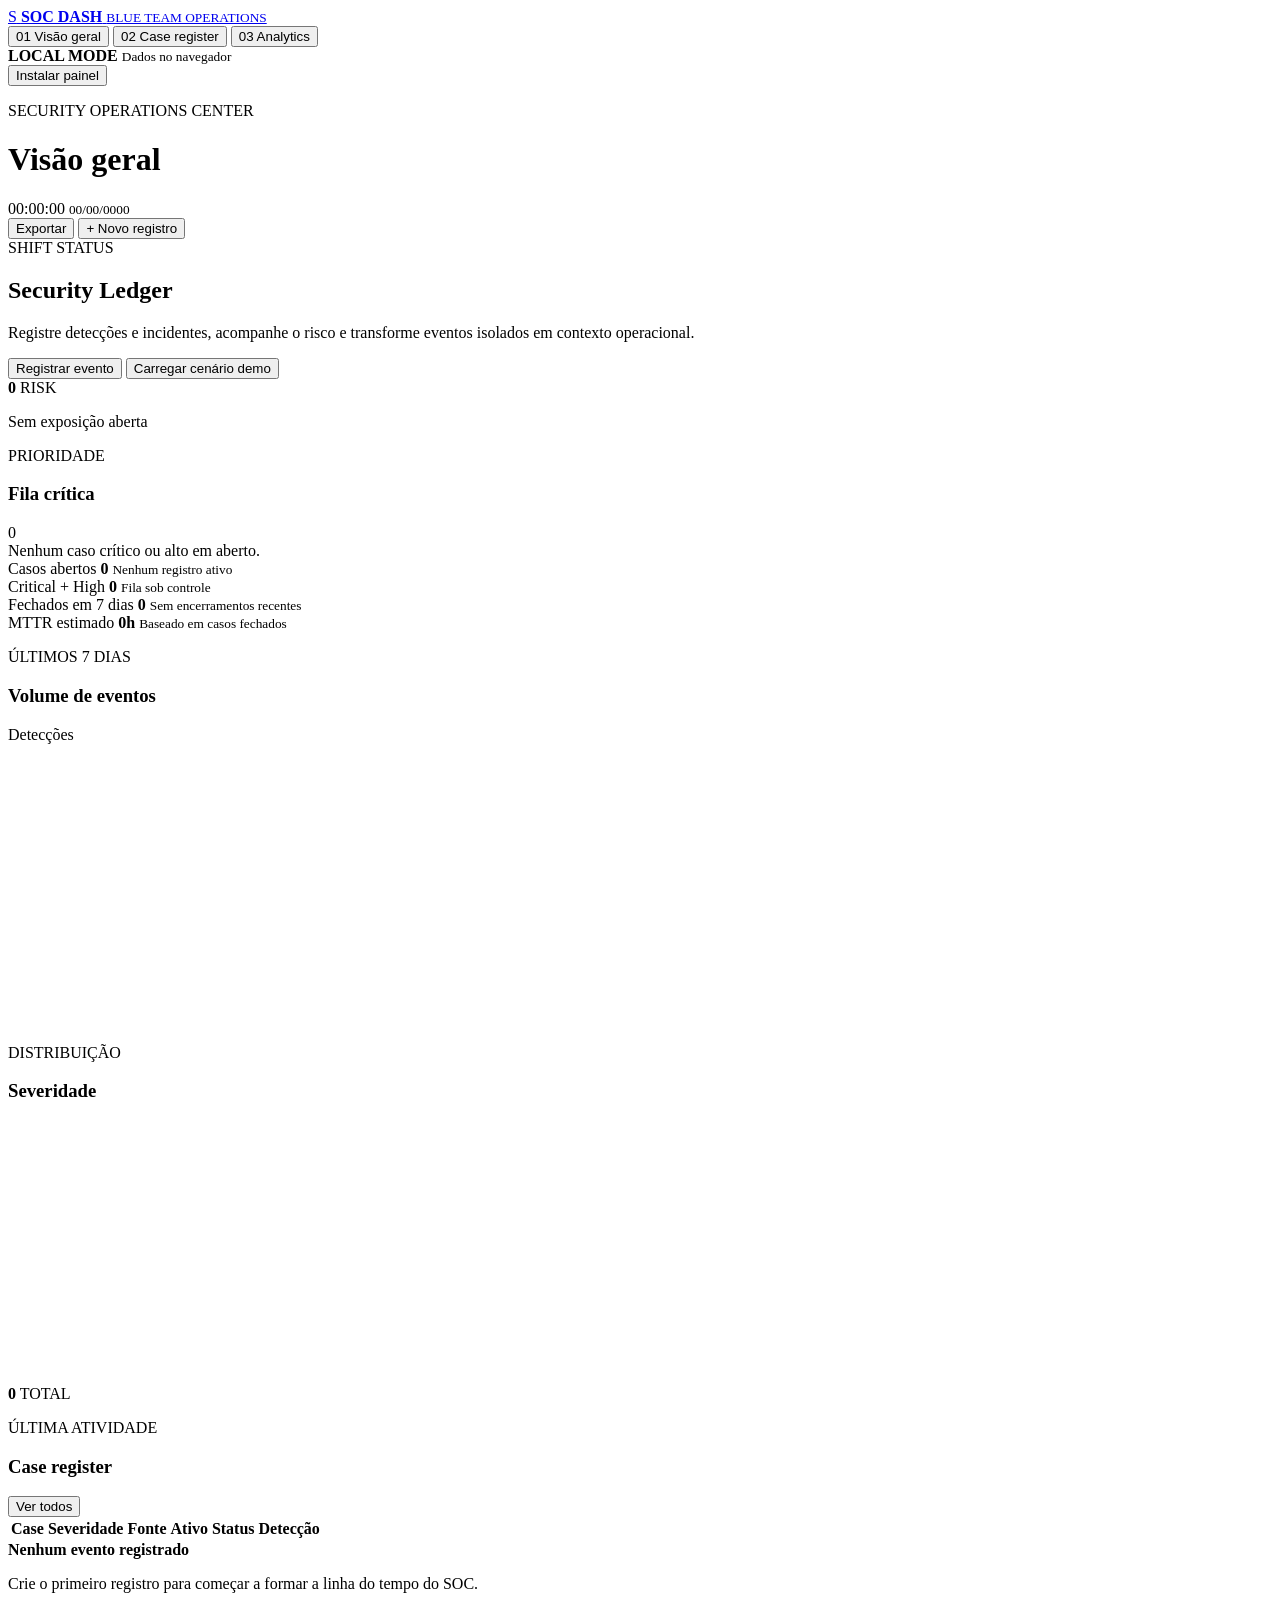
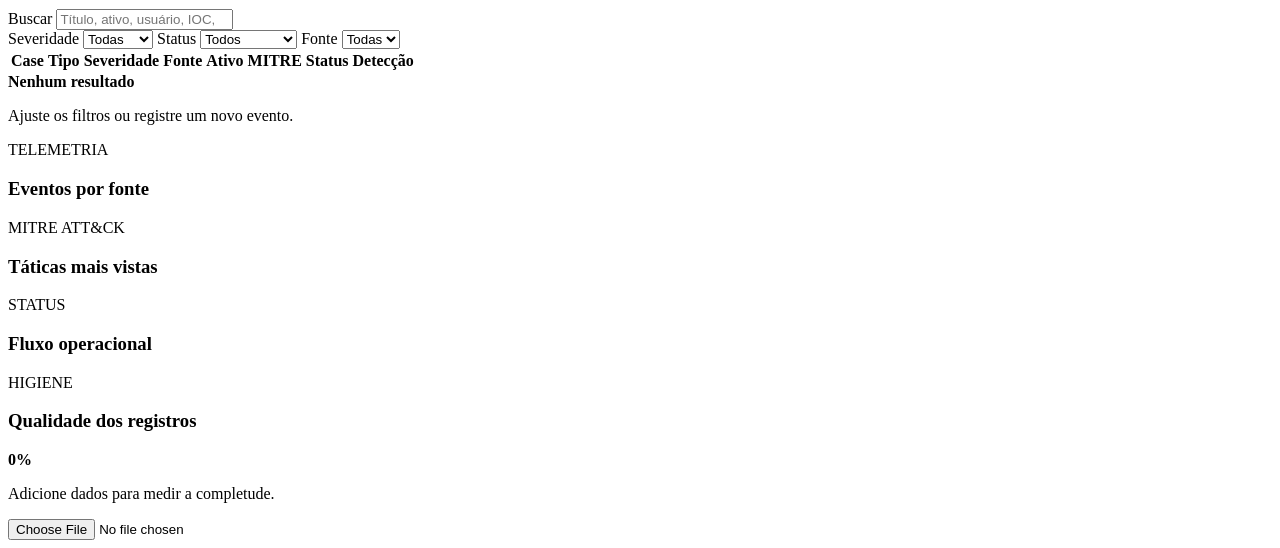
==== index.html @ 7f7cd269 "build initial SOC dashboard shell" ====
<!doctype html>
<html lang="pt-BR">
<head>
  <meta charset="utf-8">
  <meta name="viewport" content="width=device-width, initial-scale=1">
  <meta name="theme-color" content="#07101d">
  <meta name="description" content="Dashboard Blue Team para registro, triagem e acompanhamento de detecções e incidentes.">
  <meta http-equiv="Content-Security-Policy" content="default-src 'self'; script-src 'self'; style-src 'self'; img-src 'self' data:; connect-src 'self'; object-src 'none'; base-uri 'none'; form-action 'self'">
  <title>SOC DASH | Blue Team Operations</title>
  <link rel="icon" href="assets/shield.svg" type="image/svg+xml">
  <link rel="manifest" href="manifest.webmanifest">
  <link rel="stylesheet" href="assets/styles.css">
</head>
<body>
  <div class="app-shell">
    <aside class="sidebar" aria-label="Navegação principal">
      <a class="brand" href="#overview" aria-label="SOC DASH início">
        <span class="brand-mark" aria-hidden="true">S</span>
        <span class="brand-copy">
          <strong>SOC DASH</strong>
          <small>BLUE TEAM OPERATIONS</small>
        </span>
      </a>

      <nav class="nav">
        <button class="nav-item active" data-view="overview" type="button">
          <span class="nav-icon">01</span>
          <span>Visão geral</span>
        </button>
        <button class="nav-item" data-view="cases" type="button">
          <span class="nav-icon">02</span>
          <span>Case register</span>
        </button>
        <button class="nav-item" data-view="analytics" type="button">
          <span class="nav-icon">03</span>
          <span>Analytics</span>
        </button>
      </nav>

      <div class="sidebar-foot">
        <div class="system-status">
          <span class="pulse-dot" aria-hidden="true"></span>
          <div>
            <strong>LOCAL MODE</strong>
            <small>Dados no navegador</small>
          </div>
        </div>
        <button id="installAppButton" class="ghost-button hidden" type="button">Instalar painel</button>
      </div>
    </aside>

    <div class="workspace">
      <header class="topbar">
        <div>
          <p class="eyebrow">SECURITY OPERATIONS CENTER</p>
          <h1 id="viewTitle">Visão geral</h1>
        </div>

        <div class="topbar-actions">
          <div class="clock-card" aria-label="Horário local">
            <span id="liveClock">00:00:00</span>
            <small id="liveDate">00/00/0000</small>
          </div>
          <button id="exportButton" class="secondary-button" type="button">Exportar</button>
          <button id="openCaseButton" class="primary-button" type="button">+ Novo registro</button>
        </div>
      </header>

      <main>
        <section id="view-overview" class="view active" aria-labelledby="viewTitle">
          <div class="hero-grid">
            <article class="hero-card">
              <div class="hero-copy">
                <span class="signal-label"><span></span> SHIFT STATUS</span>
                <h2>Security Ledger</h2>
                <p>Registre detecções e incidentes, acompanhe o risco e transforme eventos isolados em contexto operacional.</p>
                <div class="hero-actions">
                  <button class="primary-button" data-open-case type="button">Registrar evento</button>
                  <button id="loadDemoButton" class="secondary-button" type="button">Carregar cenário demo</button>
                </div>
              </div>
              <div class="threat-gauge">
                <div class="gauge-ring" id="riskGauge" style="--risk: 0">
                  <div>
                    <strong id="riskScore">0</strong>
                    <span>RISK</span>
                  </div>
                </div>
                <p id="riskLabel">Sem exposição aberta</p>
              </div>
            </article>

            <article class="watch-card">
              <div class="section-head compact">
                <div>
                  <p class="eyebrow">PRIORIDADE</p>
                  <h3>Fila crítica</h3>
                </div>
                <span id="criticalQueueBadge" class="count-badge">0</span>
              </div>
              <div id="criticalQueue" class="critical-queue">
                <div class="empty-mini">Nenhum caso crítico ou alto em aberto.</div>
              </div>
            </article>
          </div>

          <section class="metrics-grid" aria-label="Indicadores SOC">
            <article class="metric-card">
              <span class="metric-label">Casos abertos</span>
              <strong id="metricOpen">0</strong>
              <small id="metricOpenMeta">Nenhum registro ativo</small>
            </article>
            <article class="metric-card">
              <span class="metric-label">Critical + High</span>
              <strong id="metricHigh">0</strong>
              <small id="metricHighMeta">Fila sob controle</small>
            </article>
            <article class="metric-card">
              <span class="metric-label">Fechados em 7 dias</span>
              <strong id="metricClosed">0</strong>
              <small id="metricClosedMeta">Sem encerramentos recentes</small>
            </article>
            <article class="metric-card">
              <span class="metric-label">MTTR estimado</span>
              <strong id="metricMttr">0h</strong>
              <small id="metricMttrMeta">Baseado em casos fechados</small>
            </article>
          </section>

          <div class="analytics-grid">
            <article class="panel chart-panel">
              <div class="section-head">
                <div>
                  <p class="eyebrow">ÚLTIMOS 7 DIAS</p>
                  <h3>Volume de eventos</h3>
                </div>
                <span class="panel-chip">Detecções</span>
              </div>
              <div class="canvas-wrap">
                <canvas id="trendChart" width="760" height="280" aria-label="Gráfico de volume de eventos nos últimos sete dias"></canvas>
              </div>
            </article>

            <article class="panel severity-panel">
              <div class="section-head">
                <div>
                  <p class="eyebrow">DISTRIBUIÇÃO</p>
                  <h3>Severidade</h3>
                </div>
              </div>
              <div class="donut-layout">
                <div class="canvas-wrap donut-wrap">
                  <canvas id="severityChart" width="260" height="260" aria-label="Gráfico de distribuição por severidade"></canvas>
                  <div class="donut-center">
                    <strong id="donutTotal">0</strong>
                    <span>TOTAL</span>
                  </div>
                </div>
                <div id="severityLegend" class="legend"></div>
              </div>
            </article>
          </div>

          <article class="panel">
            <div class="section-head">
              <div>
                <p class="eyebrow">ÚLTIMA ATIVIDADE</p>
                <h3>Case register</h3>
              </div>
              <button class="text-button" data-go-view="cases" type="button">Ver todos</button>
            </div>
            <div class="table-wrap">
              <table>
                <thead>
                  <tr>
                    <th>Case</th>
                    <th>Severidade</th>
                    <th>Fonte</th>
                    <th>Ativo</th>
                    <th>Status</th>
                    <th>Detecção</th>
                  </tr>
                </thead>
                <tbody id="recentCasesBody"></tbody>
              </table>
              <div id="recentEmpty" class="empty-state">
                <strong>Nenhum evento registrado</strong>
                <p>Crie o primeiro registro para começar a formar a linha do tempo do SOC.</p>
              </div>
            </div>
          </article>
        </section>

        <section id="view-cases" class="view" aria-labelledby="viewTitle">
          <article class="panel">
            <div class="case-toolbar">
              <div class="search-box">
                <label for="caseSearch">Buscar</label>
                <input id="caseSearch" type="search" placeholder="Título, ativo, usuário, IOC, MITRE">
              </div>
              <div class="filter-row">
                <label>
                  Severidade
                  <select id="severityFilter">
                    <option value="all">Todas</option>
                    <option value="Critical">Critical</option>
                    <option value="High">High</option>
                    <option value="Medium">Medium</option>
                    <option value="Low">Low</option>
                    <option value="Info">Info</option>
                  </select>
                </label>
                <label>
                  Status
                  <select id="statusFilter">
                    <option value="all">Todos</option>
                    <option value="New">New</option>
                    <option value="Investigating">Investigating</option>
                    <option value="Contained">Contained</option>
                    <option value="Closed">Closed</option>
                  </select>
                </label>
                <label>
                  Fonte
                  <select id="sourceFilter">
                    <option value="all">Todas</option>
                  </select>
                </label>
              </div>
            </div>

            <div class="table-wrap large">
              <table>
                <thead>
                  <tr>
                    <th>Case</th>
                    <th>Tipo</th>
                    <th>Severidade</th>
                    <th>Fonte</th>
                    <th>Ativo</th>
                    <th>MITRE</th>
                    <th>Status</th>
                    <th>Detecção</th>
                  </tr>
                </thead>
                <tbody id="allCasesBody"></tbody>
              </table>
              <div id="allCasesEmpty" class="empty-state">
                <strong>Nenhum resultado</strong>
                <p>Ajuste os filtros ou registre um novo evento.</p>
              </div>
            </div>
          </article>
        </section>

        <section id="view-analytics" class="view" aria-labelledby="viewTitle">
          <div class="analytics-grid">
            <article class="panel chart-panel">
              <div class="section-head">
                <div>
                  <p class="eyebrow">TELEMETRIA</p>
                  <h3>Eventos por fonte</h3>
                </div>
              </div>
              <div id="sourceBars" class="bar-list"></div>
            </article>

            <article class="panel chart-panel">
              <div class="section-head">
                <div>
                  <p class="eyebrow">MITRE ATT&CK</p>
                  <h3>Táticas mais vistas</h3>
                </div>
              </div>
              <div id="mitreBars" class="bar-list"></div>
            </article>
          </div>

          <div class="analytics-grid">
            <article class="panel chart-panel">
              <div class="section-head">
                <div>
                  <p class="eyebrow">STATUS</p>
                  <h3>Fluxo operacional</h3>
                </div>
              </div>
              <div id="statusFlow" class="status-flow"></div>
            </article>

            <article class="panel chart-panel">
              <div class="section-head">
                <div>
                  <p class="eyebrow">HIGIENE</p>
                  <h3>Qualidade dos registros</h3>
                </div>
              </div>
              <div class="quality-score">
                <strong id="qualityScore">0%</strong>
                <div class="quality-track"><span id="qualityBar"></span></div>
                <p id="qualityText">Adicione dados para medir a completude.</p>
              </div>
            </article>
          </div>
        </section>
      </main>
    </div>
  </div>

  <dialog id="caseDialog" class="case-dialog" aria-labelledby="caseDialogTitle">
    <form id="caseForm" method="dialog" novalidate>
      <div class="dialog-head">
        <div>
          <p class="eyebrow">NOVO REGISTRO</p>
          <h2 id="caseDialogTitle">Adicionar ao Security Ledger</h2>
        </div>
        <button class="icon-button" id="closeCaseButton" type="button" aria-label="Fechar">×</button>
      </div>

      <div class="form-grid">
        <label class="span-2">
          Título
          <input id="caseTitle" name="title" maxlength="100" required placeholder="Ex: PowerShell suspeito em endpoint">
        </label>

        <label>
          Tipo
          <select id="caseType" name="type" required>
            <option value="Detection">Detection</option>
            <option value="Incident">Incident</option>
            <option value="Hunt">Hunt</option>
            <option value="Case">Case</option>
          </select>
        </label>

        <label>
          Severidade
          <select id="caseSeverity" name="severity" required>
            <option value="Critical">Critical</option>
            <option value="High">High</option>
            <option value="Medium" selected>Medium</option>
            <option value="Low">Low</option>
            <option value="Info">Info</option>
          </select>
        </label>

        <label>
          Fonte
          <select id="caseSource" name="source" required>
            <option>Microsoft Sentinel</option>
            <option>Microsoft Defender</option>
            <option>Entra ID</option>
            <option>Firewall</option>
            <option>Email Security</option>
            <option>EDR</option>
            <option>SIEM</option>
            <option>Manual Hunt</option>
            <option>Other</option>
          </select>
        </label>

        <label>
          Status
          <select id="caseStatus" name="status" required>
            <option value="New">New</option>
            <option value="Investigating">Investigating</option>
            <option value="Contained">Contained</option>
            <option value="Closed">Closed</option>
          </select>
        </label>

        <label>
          Ativo
          <input id="caseAsset" name="asset" maxlength="80" placeholder="HOSTNAME ou IP">
        </label>

        <label>
          Identidade
          <input id="caseIdentity" name="identity" maxlength="100" placeholder="usuario@empresa.com">
        </label>

        <label>
          MITRE ATT&CK
          <select id="caseMitre" name="mitre">
            <option value="">Não classificado</option>
            <option>Initial Access</option>
            <option>Execution</option>
            <option>Persistence</option>
            <option>Privilege Escalation</option>
            <option>Defense Evasion</option>
            <option>Credential Access</option>
            <option>Discovery</option>
            <option>Lateral Movement</option>
            <option>Collection</option>
            <option>Command and Control</option>
            <option>Exfiltration</option>
            <option>Impact</option>
          </select>
        </label>

        <label>
          Detectado em
          <input id="caseDetectedAt" name="detectedAt" type="datetime-local" required>
        </label>

        <label class="span-2">
          IOC ou evidência
          <input id="caseIoc" name="ioc" maxlength="180" placeholder="Hash, domínio, IP, processo, URL ou evidência principal">
        </label>

        <label>
          Analista
          <input id="caseAnalyst" name="analyst" maxlength="80" placeholder="Nome ou handle">
        </label>

        <label class="span-2">
          Notas
          <textarea id="caseNotes" name="notes" maxlength="1200" rows="4" placeholder="Contexto, hipótese, ação tomada e próximos passos"></textarea>
        </label>
      </div>

      <p id="formError" class="form-error" role="alert"></p>

      <div class="dialog-actions">
        <button id="cancelCaseButton" class="secondary-button" type="button">Cancelar</button>
        <button class="primary-button" type="submit">Salvar registro</button>
      </div>
    </form>
  </dialog>

  <dialog id="detailDialog" class="detail-dialog" aria-labelledby="detailTitle">
    <div class="dialog-head">
      <div>
        <p class="eyebrow">CASE DETAIL</p>
        <h2 id="detailTitle">Registro</h2>
      </div>
      <button id="closeDetailButton" class="icon-button" type="button" aria-label="Fechar">×</button>
    </div>
    <div id="detailContent"></div>
  </dialog>

  <input id="importFile" class="visually-hidden" type="file" accept="application/json">

  <div id="toast" class="toast" role="status" aria-live="polite"></div>

  <script src="assets/app.js" defer></script>
</body>
</html>
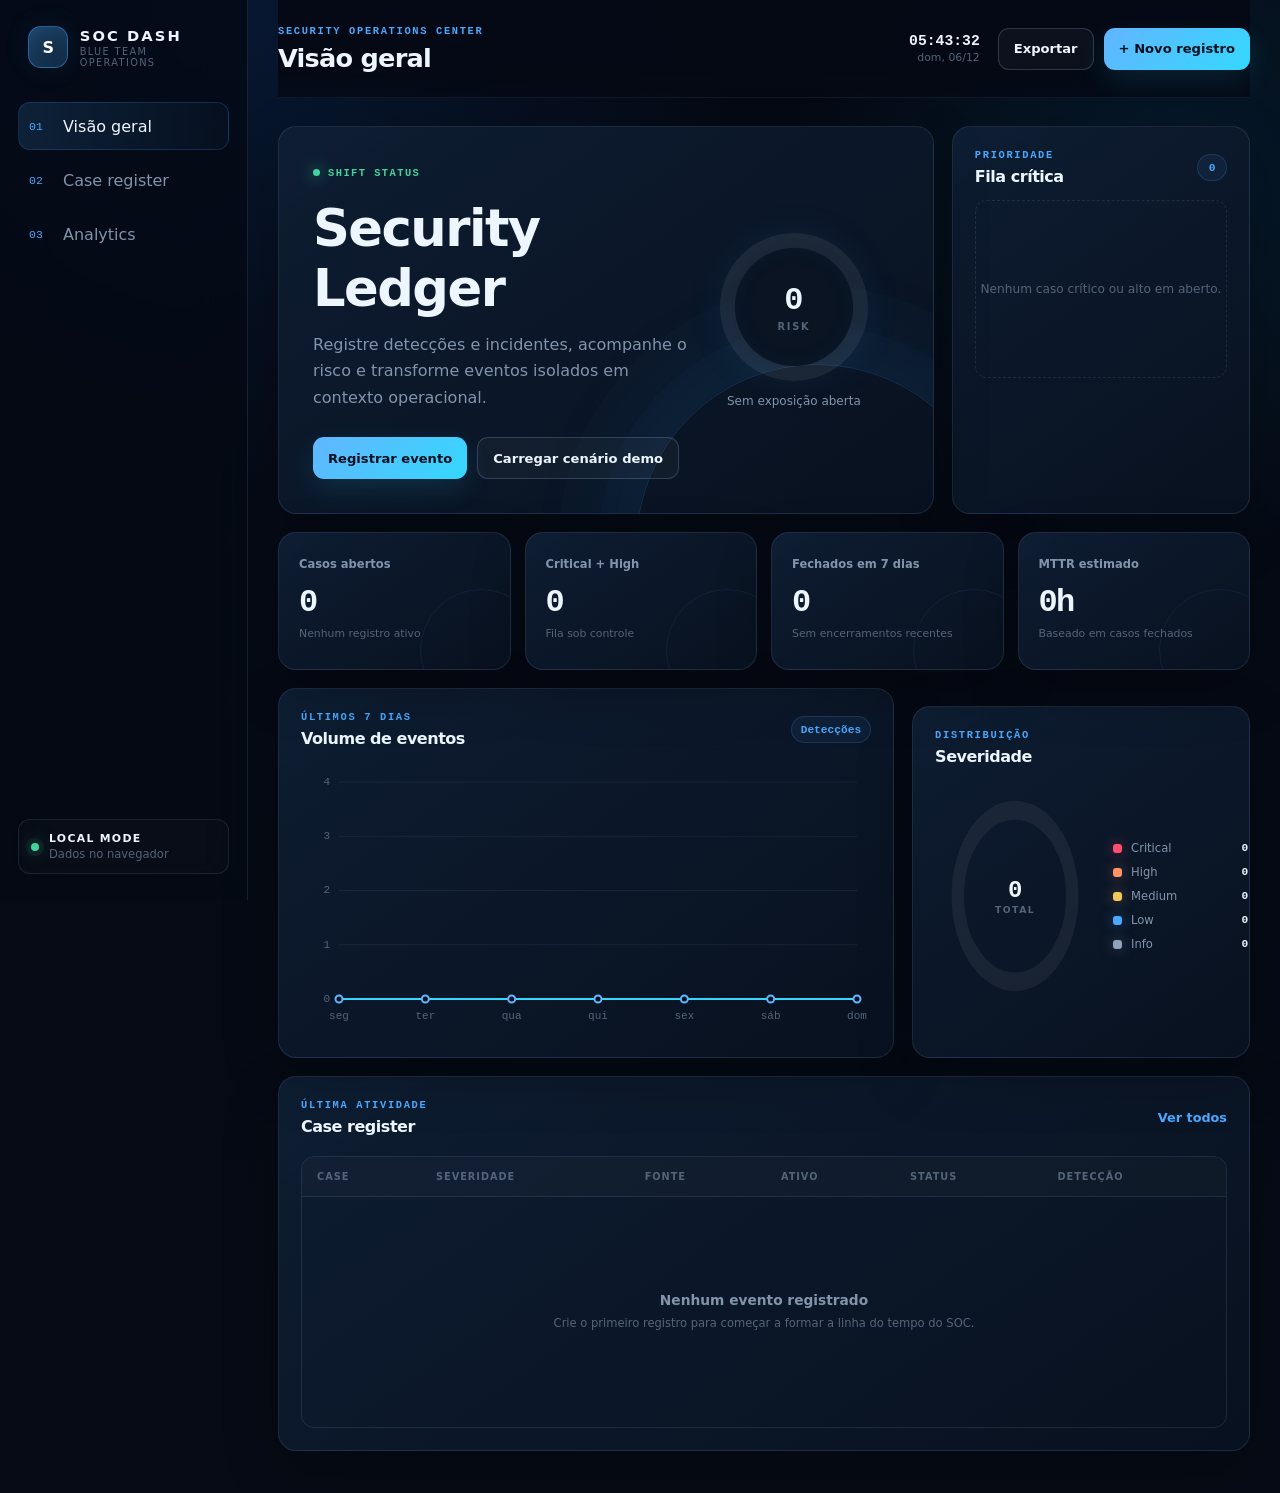
==== commit 57bcdefa: "wire printable incident reporting styles" ====
--- a/index.html
+++ b/index.html
@@ -10,6 +10,7 @@
   <link rel="icon" href="assets/shield.svg" type="image/svg+xml">
   <link rel="manifest" href="manifest.webmanifest">
   <link rel="stylesheet" href="assets/styles.css">
+  <link rel="stylesheet" href="assets/print.css" media="print">
 </head>
 <body>
   <div class="app-shell">
--- a/assets/styles.css
+++ b/assets/styles.css
@@ -0,0 +1,1475 @@
+:root {
+  color-scheme: dark;
+  --bg: #050914;
+  --bg-soft: #08111f;
+  --panel: rgba(11, 22, 38, 0.86);
+  --panel-strong: #0c1728;
+  --panel-hover: #101f34;
+  --line: rgba(142, 178, 218, 0.14);
+  --line-strong: rgba(142, 178, 218, 0.24);
+  --text: #edf6ff;
+  --muted: #8294ab;
+  --faint: #546479;
+  --blue: #4aa8ff;
+  --cyan: #34d8ff;
+  --green: #42d49d;
+  --yellow: #f6c75d;
+  --orange: #ff9966;
+  --red: #ff5d75;
+  --critical: #ff4d6d;
+  --high: #ff9466;
+  --medium: #f2c75c;
+  --low: #4aa8ff;
+  --info: #8ea4bb;
+  --radius: 18px;
+  --shadow: 0 20px 55px rgba(0, 0, 0, 0.24);
+  font-family: Inter, ui-sans-serif, system-ui, -apple-system, BlinkMacSystemFont, "Segoe UI", sans-serif;
+}
+
+* {
+  box-sizing: border-box;
+}
+
+html {
+  background: var(--bg);
+  scroll-behavior: smooth;
+}
+
+body {
+  margin: 0;
+  min-width: 320px;
+  min-height: 100vh;
+  color: var(--text);
+  background:
+    radial-gradient(circle at 18% 0%, rgba(16, 78, 154, 0.22), transparent 28%),
+    radial-gradient(circle at 92% 12%, rgba(0, 187, 255, 0.09), transparent 22%),
+    linear-gradient(180deg, #050914 0%, #060b15 100%);
+}
+
+body::before {
+  content: "";
+  position: fixed;
+  inset: 0;
+  pointer-events: none;
+  opacity: 0.15;
+  background-image:
+    linear-gradient(rgba(255, 255, 255, 0.018) 1px, transparent 1px),
+    linear-gradient(90deg, rgba(255, 255, 255, 0.018) 1px, transparent 1px);
+  background-size: 32px 32px;
+  mask-image: linear-gradient(to bottom, black 0%, transparent 72%);
+}
+
+button,
+input,
+select,
+textarea {
+  font: inherit;
+}
+
+button {
+  color: inherit;
+}
+
+button,
+select {
+  cursor: pointer;
+}
+
+a {
+  color: inherit;
+  text-decoration: none;
+}
+
+.app-shell {
+  display: grid;
+  grid-template-columns: 248px minmax(0, 1fr);
+  min-height: 100vh;
+}
+
+.sidebar {
+  position: sticky;
+  top: 0;
+  z-index: 10;
+  display: flex;
+  flex-direction: column;
+  height: 100vh;
+  padding: 26px 18px;
+  border-right: 1px solid var(--line);
+  background: rgba(5, 10, 20, 0.78);
+  backdrop-filter: blur(24px);
+}
+
+.brand {
+  display: flex;
+  align-items: center;
+  gap: 12px;
+  padding: 0 10px;
+  margin-bottom: 34px;
+}
+
+.brand-mark {
+  display: grid;
+  width: 42px;
+  height: 42px;
+  place-items: center;
+  border: 1px solid rgba(74, 168, 255, 0.44);
+  border-radius: 13px;
+  color: #fff;
+  background:
+    linear-gradient(145deg, rgba(74, 168, 255, 0.28), rgba(52, 216, 255, 0.06)),
+    #0a1628;
+  box-shadow: inset 0 0 24px rgba(74, 168, 255, 0.12), 0 0 30px rgba(74, 168, 255, 0.08);
+  font-weight: 900;
+  letter-spacing: -0.04em;
+}
+
+.brand-copy {
+  display: grid;
+  gap: 2px;
+}
+
+.brand-copy strong {
+  font-size: 0.92rem;
+  letter-spacing: 0.14em;
+}
+
+.brand-copy small {
+  color: var(--faint);
+  font-size: 0.61rem;
+  letter-spacing: 0.14em;
+}
+
+.nav {
+  display: grid;
+  gap: 6px;
+}
+
+.nav-item {
+  display: grid;
+  grid-template-columns: 34px 1fr;
+  align-items: center;
+  min-height: 48px;
+  padding: 8px 10px;
+  border: 1px solid transparent;
+  border-radius: 12px;
+  color: var(--muted);
+  background: transparent;
+  text-align: left;
+  transition: 160ms ease;
+}
+
+.nav-item:hover {
+  color: var(--text);
+  background: rgba(255, 255, 255, 0.03);
+}
+
+.nav-item.active {
+  color: var(--text);
+  border-color: rgba(74, 168, 255, 0.18);
+  background: linear-gradient(90deg, rgba(74, 168, 255, 0.15), rgba(74, 168, 255, 0.03));
+}
+
+.nav-icon {
+  color: var(--blue);
+  font-family: ui-monospace, SFMono-Regular, Menlo, monospace;
+  font-size: 0.72rem;
+}
+
+.sidebar-foot {
+  display: grid;
+  gap: 12px;
+  margin-top: auto;
+}
+
+.system-status {
+  display: flex;
+  align-items: center;
+  gap: 10px;
+  padding: 12px;
+  border: 1px solid var(--line);
+  border-radius: 12px;
+  background: rgba(255, 255, 255, 0.02);
+}
+
+.system-status div {
+  display: grid;
+  gap: 2px;
+}
+
+.system-status strong {
+  font-size: 0.68rem;
+  letter-spacing: 0.12em;
+}
+
+.system-status small {
+  color: var(--faint);
+  font-size: 0.72rem;
+}
+
+.pulse-dot {
+  width: 8px;
+  height: 8px;
+  border-radius: 50%;
+  background: var(--green);
+  box-shadow: 0 0 0 5px rgba(66, 212, 157, 0.08), 0 0 18px rgba(66, 212, 157, 0.5);
+}
+
+.workspace {
+  min-width: 0;
+  padding: 0 30px 42px;
+}
+
+.topbar {
+  position: sticky;
+  top: 0;
+  z-index: 9;
+  display: flex;
+  align-items: center;
+  justify-content: space-between;
+  min-height: 98px;
+  padding: 18px 0;
+  border-bottom: 1px solid rgba(142, 178, 218, 0.09);
+  background: linear-gradient(180deg, rgba(5, 9, 20, 0.96) 70%, rgba(5, 9, 20, 0.78));
+  backdrop-filter: blur(18px);
+}
+
+.topbar h1,
+.dialog-head h2,
+.hero-copy h2,
+.section-head h3 {
+  margin: 0;
+  letter-spacing: -0.03em;
+}
+
+.topbar h1 {
+  font-size: clamp(1.35rem, 2vw, 1.9rem);
+}
+
+.eyebrow {
+  margin: 0 0 6px;
+  color: var(--blue);
+  font-family: ui-monospace, SFMono-Regular, Menlo, monospace;
+  font-size: 0.65rem;
+  font-weight: 800;
+  letter-spacing: 0.16em;
+}
+
+.topbar-actions {
+  display: flex;
+  align-items: center;
+  gap: 10px;
+}
+
+.clock-card {
+  display: grid;
+  justify-items: end;
+  min-width: 118px;
+  padding-right: 8px;
+}
+
+.clock-card span {
+  font-family: ui-monospace, SFMono-Regular, Menlo, monospace;
+  font-size: 0.92rem;
+  font-weight: 800;
+}
+
+.clock-card small {
+  margin-top: 2px;
+  color: var(--faint);
+  font-size: 0.68rem;
+}
+
+button {
+  border: 0;
+}
+
+.primary-button,
+.secondary-button,
+.ghost-button,
+.text-button,
+.icon-button {
+  transition: 160ms ease;
+}
+
+.primary-button,
+.secondary-button,
+.ghost-button {
+  min-height: 42px;
+  padding: 0 15px;
+  border-radius: 11px;
+  font-weight: 800;
+  font-size: 0.82rem;
+}
+
+.primary-button {
+  color: #03111f;
+  background: linear-gradient(135deg, #62b5ff, #34d8ff);
+  box-shadow: 0 10px 28px rgba(52, 216, 255, 0.12);
+}
+
+.primary-button:hover {
+  transform: translateY(-1px);
+  filter: brightness(1.08);
+}
+
+.secondary-button {
+  border: 1px solid var(--line-strong);
+  color: var(--text);
+  background: rgba(255, 255, 255, 0.035);
+}
+
+.secondary-button:hover,
+.ghost-button:hover {
+  border-color: rgba(74, 168, 255, 0.4);
+  background: rgba(74, 168, 255, 0.08);
+}
+
+.ghost-button {
+  width: 100%;
+  border: 1px solid var(--line);
+  color: var(--muted);
+  background: transparent;
+}
+
+.text-button {
+  padding: 8px 0;
+  color: var(--blue);
+  background: transparent;
+  font-size: 0.8rem;
+  font-weight: 800;
+}
+
+.text-button:hover {
+  color: var(--cyan);
+}
+
+.icon-button {
+  display: grid;
+  width: 38px;
+  height: 38px;
+  place-items: center;
+  border-radius: 10px;
+  color: var(--muted);
+  background: rgba(255, 255, 255, 0.04);
+  font-size: 1.4rem;
+}
+
+.icon-button:hover {
+  color: var(--text);
+  background: rgba(255, 255, 255, 0.08);
+}
+
+main {
+  padding-top: 28px;
+}
+
+.view {
+  display: none;
+}
+
+.view.active {
+  display: block;
+  animation: viewIn 220ms ease;
+}
+
+@keyframes viewIn {
+  from {
+    opacity: 0;
+    transform: translateY(5px);
+  }
+  to {
+    opacity: 1;
+    transform: translateY(0);
+  }
+}
+
+.hero-grid {
+  display: grid;
+  grid-template-columns: minmax(0, 1.65fr) minmax(280px, 0.75fr);
+  gap: 18px;
+}
+
+.hero-card,
+.watch-card,
+.panel,
+.metric-card {
+  border: 1px solid var(--line);
+  border-radius: var(--radius);
+  background:
+    linear-gradient(145deg, rgba(15, 31, 53, 0.86), rgba(8, 17, 31, 0.88)),
+    var(--panel);
+  box-shadow: var(--shadow);
+}
+
+.hero-card {
+  position: relative;
+  overflow: hidden;
+  display: grid;
+  grid-template-columns: minmax(0, 1fr) 210px;
+  min-height: 285px;
+  padding: 34px;
+}
+
+.hero-card::before {
+  content: "";
+  position: absolute;
+  right: -10%;
+  bottom: -55%;
+  width: 360px;
+  height: 360px;
+  border: 1px solid rgba(74, 168, 255, 0.18);
+  border-radius: 50%;
+  box-shadow:
+    0 0 0 38px rgba(74, 168, 255, 0.022),
+    0 0 0 78px rgba(74, 168, 255, 0.016),
+    0 0 120px rgba(0, 154, 255, 0.1);
+}
+
+.hero-copy,
+.threat-gauge {
+  position: relative;
+  z-index: 1;
+}
+
+.signal-label {
+  display: inline-flex;
+  align-items: center;
+  gap: 8px;
+  color: var(--green);
+  font-family: ui-monospace, SFMono-Regular, Menlo, monospace;
+  font-size: 0.65rem;
+  font-weight: 800;
+  letter-spacing: 0.14em;
+}
+
+.signal-label span {
+  width: 7px;
+  height: 7px;
+  border-radius: 50%;
+  background: currentColor;
+  box-shadow: 0 0 16px currentColor;
+}
+
+.hero-copy h2 {
+  margin-top: 18px;
+  font-size: clamp(2rem, 4vw, 3.65rem);
+  font-weight: 850;
+}
+
+.hero-copy p {
+  max-width: 620px;
+  margin: 14px 0 0;
+  color: var(--muted);
+  line-height: 1.65;
+}
+
+.hero-actions {
+  display: flex;
+  flex-wrap: wrap;
+  gap: 10px;
+  margin-top: 26px;
+}
+
+.threat-gauge {
+  display: grid;
+  align-content: center;
+  justify-items: center;
+  gap: 13px;
+}
+
+.gauge-ring {
+  --risk: 0;
+  display: grid;
+  width: 148px;
+  height: 148px;
+  place-items: center;
+  border-radius: 50%;
+  background:
+    radial-gradient(circle at center, #0a1423 56%, transparent 57%),
+    conic-gradient(var(--gauge-color, var(--blue)) calc(var(--risk) * 1%), rgba(255, 255, 255, 0.07) 0);
+  box-shadow: inset 0 0 40px rgba(74, 168, 255, 0.05), 0 0 40px rgba(74, 168, 255, 0.07);
+}
+
+.gauge-ring div {
+  display: grid;
+  justify-items: center;
+}
+
+.gauge-ring strong {
+  font-family: ui-monospace, SFMono-Regular, Menlo, monospace;
+  font-size: 2rem;
+}
+
+.gauge-ring span {
+  margin-top: 2px;
+  color: var(--faint);
+  font-size: 0.61rem;
+  font-weight: 900;
+  letter-spacing: 0.18em;
+}
+
+.threat-gauge p {
+  margin: 0;
+  color: var(--muted);
+  font-size: 0.75rem;
+  text-align: center;
+}
+
+.watch-card {
+  min-height: 285px;
+  padding: 22px;
+}
+
+.section-head {
+  display: flex;
+  align-items: center;
+  justify-content: space-between;
+  gap: 14px;
+  margin-bottom: 20px;
+}
+
+.section-head.compact {
+  margin-bottom: 14px;
+}
+
+.section-head h3 {
+  font-size: 1rem;
+}
+
+.count-badge,
+.panel-chip {
+  display: inline-grid;
+  place-items: center;
+  min-width: 30px;
+  min-height: 27px;
+  padding: 0 9px;
+  border: 1px solid rgba(74, 168, 255, 0.18);
+  border-radius: 999px;
+  color: var(--blue);
+  background: rgba(74, 168, 255, 0.07);
+  font-family: ui-monospace, SFMono-Regular, Menlo, monospace;
+  font-size: 0.7rem;
+  font-weight: 800;
+}
+
+.critical-queue {
+  display: grid;
+  gap: 9px;
+}
+
+.queue-item {
+  display: grid;
+  grid-template-columns: 5px minmax(0, 1fr) auto;
+  gap: 11px;
+  align-items: center;
+  padding: 12px;
+  border: 1px solid var(--line);
+  border-radius: 12px;
+  background: rgba(255, 255, 255, 0.025);
+  cursor: pointer;
+}
+
+.queue-item:hover {
+  background: rgba(255, 255, 255, 0.05);
+}
+
+.queue-accent {
+  align-self: stretch;
+  border-radius: 999px;
+  background: var(--accent, var(--blue));
+}
+
+.queue-copy {
+  min-width: 0;
+}
+
+.queue-copy strong,
+.queue-copy small {
+  display: block;
+  overflow: hidden;
+  text-overflow: ellipsis;
+  white-space: nowrap;
+}
+
+.queue-copy strong {
+  font-size: 0.78rem;
+}
+
+.queue-copy small {
+  margin-top: 4px;
+  color: var(--faint);
+  font-size: 0.68rem;
+}
+
+.queue-time {
+  color: var(--faint);
+  font-family: ui-monospace, SFMono-Regular, Menlo, monospace;
+  font-size: 0.64rem;
+}
+
+.empty-mini {
+  display: grid;
+  min-height: 178px;
+  place-items: center;
+  color: var(--faint);
+  border: 1px dashed var(--line);
+  border-radius: 12px;
+  font-size: 0.76rem;
+  text-align: center;
+}
+
+.metrics-grid {
+  display: grid;
+  grid-template-columns: repeat(4, minmax(0, 1fr));
+  gap: 14px;
+  margin-top: 18px;
+}
+
+.metric-card {
+  position: relative;
+  overflow: hidden;
+  min-height: 138px;
+  padding: 20px;
+}
+
+.metric-card::after {
+  content: "";
+  position: absolute;
+  right: -32px;
+  bottom: -42px;
+  width: 120px;
+  height: 120px;
+  border: 1px solid rgba(74, 168, 255, 0.09);
+  border-radius: 50%;
+}
+
+.metric-label {
+  color: var(--muted);
+  font-size: 0.72rem;
+  font-weight: 700;
+}
+
+.metric-card strong {
+  display: block;
+  margin-top: 12px;
+  font-family: ui-monospace, SFMono-Regular, Menlo, monospace;
+  font-size: 2rem;
+  letter-spacing: -0.05em;
+}
+
+.metric-card small {
+  display: block;
+  margin-top: 6px;
+  color: var(--faint);
+  font-size: 0.68rem;
+}
+
+.analytics-grid {
+  display: grid;
+  grid-template-columns: minmax(0, 1.55fr) minmax(320px, 0.85fr);
+  gap: 18px;
+  margin-top: 18px;
+}
+
+.panel {
+  padding: 22px;
+}
+
+.chart-panel {
+  min-height: 370px;
+}
+
+.canvas-wrap {
+  position: relative;
+  width: 100%;
+  min-height: 265px;
+}
+
+.canvas-wrap canvas {
+  display: block;
+  width: 100%;
+  height: auto;
+  max-height: 290px;
+}
+
+.donut-layout {
+  display: grid;
+  grid-template-columns: minmax(160px, 0.82fr) minmax(135px, 1fr);
+  align-items: center;
+  gap: 18px;
+}
+
+.donut-wrap {
+  display: grid;
+  min-height: auto;
+  place-items: center;
+}
+
+.donut-wrap canvas {
+  grid-area: 1 / 1;
+  max-width: 220px;
+}
+
+.donut-center {
+  grid-area: 1 / 1;
+  z-index: 1;
+  display: grid;
+  justify-items: center;
+  pointer-events: none;
+}
+
+.donut-center strong {
+  font-family: ui-monospace, SFMono-Regular, Menlo, monospace;
+  font-size: 1.5rem;
+}
+
+.donut-center span {
+  color: var(--faint);
+  font-size: 0.58rem;
+  font-weight: 900;
+  letter-spacing: 0.16em;
+}
+
+.legend {
+  display: grid;
+  gap: 10px;
+}
+
+.legend-row {
+  display: grid;
+  grid-template-columns: 9px 1fr auto;
+  gap: 9px;
+  align-items: center;
+  color: var(--muted);
+  font-size: 0.72rem;
+}
+
+.legend-dot {
+  width: 9px;
+  height: 9px;
+  border-radius: 3px;
+  background: var(--legend-color);
+  box-shadow: 0 0 14px color-mix(in srgb, var(--legend-color) 40%, transparent);
+}
+
+.legend-row strong {
+  color: var(--text);
+  font-family: ui-monospace, SFMono-Regular, Menlo, monospace;
+  font-size: 0.7rem;
+}
+
+.panel + .panel,
+.analytics-grid + .panel,
+.metrics-grid + .panel,
+.hero-grid + .panel {
+  margin-top: 18px;
+}
+
+.table-wrap {
+  overflow-x: auto;
+  border: 1px solid var(--line);
+  border-radius: 13px;
+}
+
+.table-wrap.large {
+  min-height: 420px;
+}
+
+table {
+  width: 100%;
+  border-collapse: collapse;
+  min-width: 790px;
+}
+
+th,
+td {
+  padding: 14px 15px;
+  border-bottom: 1px solid var(--line);
+  text-align: left;
+  vertical-align: middle;
+}
+
+th {
+  color: var(--faint);
+  background: rgba(255, 255, 255, 0.018);
+  font-size: 0.61rem;
+  font-weight: 900;
+  letter-spacing: 0.1em;
+  text-transform: uppercase;
+}
+
+td {
+  color: var(--muted);
+  font-size: 0.75rem;
+}
+
+tbody tr {
+  cursor: pointer;
+  transition: 120ms ease;
+}
+
+tbody tr:hover {
+  background: rgba(74, 168, 255, 0.04);
+}
+
+tbody tr:last-child td {
+  border-bottom: 0;
+}
+
+.case-cell {
+  display: grid;
+  gap: 3px;
+}
+
+.case-cell strong {
+  color: var(--text);
+  font-size: 0.76rem;
+}
+
+.case-cell small {
+  color: var(--faint);
+  font-family: ui-monospace, SFMono-Regular, Menlo, monospace;
+  font-size: 0.62rem;
+}
+
+.badge {
+  display: inline-flex;
+  align-items: center;
+  gap: 6px;
+  min-height: 25px;
+  padding: 0 9px;
+  border: 1px solid color-mix(in srgb, var(--badge-color) 28%, transparent);
+  border-radius: 999px;
+  color: var(--badge-color);
+  background: color-mix(in srgb, var(--badge-color) 7%, transparent);
+  font-family: ui-monospace, SFMono-Regular, Menlo, monospace;
+  font-size: 0.63rem;
+  font-weight: 800;
+}
+
+.badge::before {
+  content: "";
+  width: 5px;
+  height: 5px;
+  border-radius: 50%;
+  background: currentColor;
+  box-shadow: 0 0 9px currentColor;
+}
+
+.status-badge {
+  --badge-color: var(--muted);
+}
+
+.empty-state {
+  display: grid;
+  min-height: 230px;
+  place-items: center;
+  align-content: center;
+  gap: 7px;
+  padding: 32px;
+  color: var(--faint);
+  text-align: center;
+}
+
+.empty-state strong {
+  color: var(--muted);
+  font-size: 0.86rem;
+}
+
+.empty-state p {
+  max-width: 430px;
+  margin: 0;
+  font-size: 0.72rem;
+  line-height: 1.5;
+}
+
+.case-toolbar {
+  display: flex;
+  align-items: end;
+  justify-content: space-between;
+  gap: 16px;
+  margin-bottom: 18px;
+}
+
+.search-box {
+  flex: 1 1 420px;
+}
+
+.search-box label,
+.filter-row label {
+  display: grid;
+  gap: 7px;
+  color: var(--faint);
+  font-size: 0.66rem;
+  font-weight: 800;
+  letter-spacing: 0.05em;
+}
+
+.filter-row {
+  display: flex;
+  flex-wrap: wrap;
+  gap: 9px;
+}
+
+input,
+select,
+textarea {
+  width: 100%;
+  border: 1px solid var(--line-strong);
+  border-radius: 10px;
+  outline: none;
+  color: var(--text);
+  background: #091421;
+  transition: 140ms ease;
+}
+
+input,
+select {
+  min-height: 42px;
+  padding: 0 12px;
+}
+
+textarea {
+  resize: vertical;
+  padding: 11px 12px;
+  line-height: 1.5;
+}
+
+input::placeholder,
+textarea::placeholder {
+  color: #4c5d73;
+}
+
+input:focus,
+select:focus,
+textarea:focus {
+  border-color: rgba(74, 168, 255, 0.58);
+  box-shadow: 0 0 0 3px rgba(74, 168, 255, 0.08);
+}
+
+.bar-list {
+  display: grid;
+  gap: 15px;
+}
+
+.bar-row {
+  display: grid;
+  gap: 7px;
+}
+
+.bar-meta {
+  display: flex;
+  align-items: center;
+  justify-content: space-between;
+  gap: 12px;
+  color: var(--muted);
+  font-size: 0.73rem;
+}
+
+.bar-meta strong {
+  color: var(--text);
+  font-family: ui-monospace, SFMono-Regular, Menlo, monospace;
+  font-size: 0.7rem;
+}
+
+.bar-track,
+.quality-track {
+  overflow: hidden;
+  height: 7px;
+  border-radius: 999px;
+  background: rgba(255, 255, 255, 0.055);
+}
+
+.bar-track span,
+.quality-track span {
+  display: block;
+  width: var(--width, 0%);
+  height: 100%;
+  border-radius: inherit;
+  background: linear-gradient(90deg, var(--blue), var(--cyan));
+  box-shadow: 0 0 18px rgba(52, 216, 255, 0.16);
+  transition: width 300ms ease;
+}
+
+.status-flow {
+  display: grid;
+  grid-template-columns: repeat(4, 1fr);
+  gap: 10px;
+}
+
+.flow-card {
+  position: relative;
+  min-height: 120px;
+  padding: 16px;
+  border: 1px solid var(--line);
+  border-radius: 13px;
+  background: rgba(255, 255, 255, 0.024);
+}
+
+.flow-card span {
+  color: var(--faint);
+  font-size: 0.65rem;
+}
+
+.flow-card strong {
+  display: block;
+  margin-top: 18px;
+  font-family: ui-monospace, SFMono-Regular, Menlo, monospace;
+  font-size: 1.8rem;
+}
+
+.flow-card small {
+  display: block;
+  margin-top: 3px;
+  color: var(--muted);
+  font-size: 0.62rem;
+}
+
+.quality-score {
+  display: grid;
+  min-height: 250px;
+  align-content: center;
+  gap: 15px;
+}
+
+.quality-score > strong {
+  font-family: ui-monospace, SFMono-Regular, Menlo, monospace;
+  font-size: 3rem;
+  letter-spacing: -0.07em;
+}
+
+.quality-score p {
+  margin: 0;
+  color: var(--muted);
+  font-size: 0.76rem;
+  line-height: 1.6;
+}
+
+.case-dialog,
+.detail-dialog {
+  width: min(920px, calc(100vw - 28px));
+  max-height: calc(100vh - 28px);
+  padding: 0;
+  border: 1px solid var(--line-strong);
+  border-radius: 20px;
+  color: var(--text);
+  background:
+    linear-gradient(145deg, rgba(14, 29, 49, 0.98), rgba(7, 15, 27, 0.99)),
+    var(--panel-strong);
+  box-shadow: 0 40px 120px rgba(0, 0, 0, 0.65);
+}
+
+.detail-dialog {
+  width: min(760px, calc(100vw - 28px));
+}
+
+dialog::backdrop {
+  background: rgba(1, 5, 12, 0.74);
+  backdrop-filter: blur(8px);
+}
+
+.case-dialog form {
+  padding: 24px;
+}
+
+.detail-dialog {
+  padding: 24px;
+}
+
+.dialog-head {
+  display: flex;
+  align-items: start;
+  justify-content: space-between;
+  gap: 14px;
+  margin-bottom: 22px;
+}
+
+.dialog-head h2 {
+  font-size: 1.25rem;
+}
+
+.form-grid {
+  display: grid;
+  grid-template-columns: repeat(2, minmax(0, 1fr));
+  gap: 15px;
+}
+
+.form-grid label {
+  display: grid;
+  gap: 7px;
+  color: var(--muted);
+  font-size: 0.7rem;
+  font-weight: 700;
+}
+
+.form-grid .span-2 {
+  grid-column: 1 / -1;
+}
+
+.form-error {
+  min-height: 20px;
+  margin: 13px 0 0;
+  color: var(--red);
+  font-size: 0.72rem;
+}
+
+.dialog-actions {
+  display: flex;
+  justify-content: flex-end;
+  gap: 10px;
+  margin-top: 8px;
+}
+
+.detail-grid {
+  display: grid;
+  grid-template-columns: repeat(2, minmax(0, 1fr));
+  gap: 12px;
+}
+
+.detail-field {
+  padding: 14px;
+  border: 1px solid var(--line);
+  border-radius: 12px;
+  background: rgba(255, 255, 255, 0.022);
+}
+
+.detail-field.wide {
+  grid-column: 1 / -1;
+}
+
+.detail-field span {
+  display: block;
+  margin-bottom: 7px;
+  color: var(--faint);
+  font-size: 0.62rem;
+  font-weight: 900;
+  letter-spacing: 0.08em;
+  text-transform: uppercase;
+}
+
+.detail-field strong,
+.detail-field p {
+  overflow-wrap: anywhere;
+}
+
+.detail-field strong {
+  color: var(--text);
+  font-size: 0.78rem;
+}
+
+.detail-field p {
+  margin: 0;
+  color: var(--muted);
+  font-size: 0.75rem;
+  line-height: 1.6;
+  white-space: pre-wrap;
+}
+
+.detail-actions {
+  display: flex;
+  flex-wrap: wrap;
+  justify-content: space-between;
+  gap: 10px;
+  margin-top: 18px;
+}
+
+.detail-actions-group {
+  display: flex;
+  flex-wrap: wrap;
+  gap: 8px;
+}
+
+.danger-button {
+  min-height: 40px;
+  padding: 0 13px;
+  border: 1px solid rgba(255, 93, 117, 0.25);
+  border-radius: 10px;
+  color: var(--red);
+  background: rgba(255, 93, 117, 0.06);
+  font-size: 0.75rem;
+  font-weight: 800;
+}
+
+.danger-button:hover {
+  background: rgba(255, 93, 117, 0.12);
+}
+
+.toast {
+  position: fixed;
+  right: 22px;
+  bottom: 22px;
+  z-index: 60;
+  max-width: min(390px, calc(100vw - 44px));
+  padding: 13px 15px;
+  border: 1px solid var(--line-strong);
+  border-radius: 12px;
+  color: var(--text);
+  background: rgba(9, 20, 33, 0.96);
+  box-shadow: var(--shadow);
+  opacity: 0;
+  transform: translateY(12px);
+  pointer-events: none;
+  transition: 180ms ease;
+  font-size: 0.75rem;
+}
+
+.toast.show {
+  opacity: 1;
+  transform: translateY(0);
+}
+
+.hidden {
+  display: none !important;
+}
+
+.visually-hidden {
+  position: absolute !important;
+  width: 1px !important;
+  height: 1px !important;
+  padding: 0 !important;
+  margin: -1px !important;
+  overflow: hidden !important;
+  clip: rect(0, 0, 0, 0) !important;
+  white-space: nowrap !important;
+  border: 0 !important;
+}
+
+@media (max-width: 1180px) {
+  .app-shell {
+    grid-template-columns: 82px minmax(0, 1fr);
+  }
+
+  .sidebar {
+    padding-inline: 13px;
+  }
+
+  .brand {
+    justify-content: center;
+    padding: 0;
+  }
+
+  .brand-copy,
+  .nav-item span:last-child,
+  .system-status div,
+  .sidebar-foot .ghost-button {
+    display: none;
+  }
+
+  .nav-item {
+    grid-template-columns: 1fr;
+    justify-items: center;
+  }
+
+  .nav-icon {
+    font-size: 0.78rem;
+  }
+
+  .system-status {
+    justify-content: center;
+  }
+}
+
+@media (max-width: 980px) {
+  .hero-grid,
+  .analytics-grid {
+    grid-template-columns: 1fr;
+  }
+
+  .metrics-grid {
+    grid-template-columns: repeat(2, minmax(0, 1fr));
+  }
+
+  .watch-card {
+    min-height: 0;
+  }
+
+  .empty-mini {
+    min-height: 110px;
+  }
+
+  .case-toolbar {
+    align-items: stretch;
+    flex-direction: column;
+  }
+
+  .search-box {
+    flex-basis: auto;
+  }
+}
+
+@media (max-width: 720px) {
+  .app-shell {
+    display: block;
+  }
+
+  .sidebar {
+    position: fixed;
+    top: auto;
+    right: 10px;
+    bottom: 10px;
+    left: 10px;
+    z-index: 40;
+    display: block;
+    width: auto;
+    height: auto;
+    padding: 8px;
+    border: 1px solid var(--line-strong);
+    border-radius: 16px;
+    background: rgba(6, 13, 24, 0.94);
+    box-shadow: var(--shadow);
+  }
+
+  .brand,
+  .sidebar-foot {
+    display: none;
+  }
+
+  .nav {
+    display: grid;
+    grid-template-columns: repeat(3, 1fr);
+    gap: 6px;
+  }
+
+  .nav-item {
+    min-height: 46px;
+    padding: 7px;
+  }
+
+  .nav-item span:last-child {
+    display: block;
+    font-size: 0.65rem;
+    text-align: center;
+  }
+
+  .nav-icon {
+    display: none;
+  }
+
+  .workspace {
+    padding: 0 14px 98px;
+  }
+
+  .topbar {
+    position: static;
+    min-height: auto;
+    align-items: flex-start;
+    gap: 14px;
+    padding: 20px 0;
+  }
+
+  .topbar-actions {
+    align-items: stretch;
+  }
+
+  .clock-card,
+  .topbar-actions .secondary-button {
+    display: none;
+  }
+
+  main {
+    padding-top: 18px;
+  }
+
+  .hero-card {
+    grid-template-columns: 1fr;
+    padding: 24px;
+  }
+
+  .threat-gauge {
+    display: none;
+  }
+
+  .hero-copy h2 {
+    font-size: 2.2rem;
+  }
+
+  .metrics-grid {
+    grid-template-columns: 1fr 1fr;
+    gap: 10px;
+  }
+
+  .metric-card {
+    min-height: 122px;
+    padding: 16px;
+  }
+
+  .metric-card strong {
+    font-size: 1.65rem;
+  }
+
+  .panel,
+  .watch-card {
+    padding: 17px;
+  }
+
+  .donut-layout {
+    grid-template-columns: 1fr;
+  }
+
+  .donut-wrap canvas {
+    max-width: 190px;
+  }
+
+  .status-flow {
+    grid-template-columns: 1fr 1fr;
+  }
+
+  .filter-row {
+    display: grid;
+    grid-template-columns: 1fr 1fr;
+  }
+
+  .filter-row label:last-child {
+    grid-column: 1 / -1;
+  }
+
+  .form-grid,
+  .detail-grid {
+    grid-template-columns: 1fr;
+  }
+
+  .form-grid .span-2,
+  .detail-field.wide {
+    grid-column: auto;
+  }
+
+  .case-dialog form,
+  .detail-dialog {
+    padding: 18px;
+  }
+}
+
+@media (max-width: 430px) {
+  .topbar-actions .primary-button {
+    min-width: 44px;
+    padding: 0 11px;
+    font-size: 0;
+  }
+
+  .topbar-actions .primary-button::after {
+    content: "+";
+    font-size: 1.15rem;
+  }
+
+  .metrics-grid {
+    grid-template-columns: 1fr;
+  }
+
+  .metric-card {
+    min-height: 108px;
+  }
+
+  .status-flow {
+    grid-template-columns: 1fr;
+  }
+}
+
+@media (prefers-reduced-motion: reduce) {
+  *,
+  *::before,
+  *::after {
+    scroll-behavior: auto !important;
+    animation: none !important;
+    transition: none !important;
+  }
+}
--- a/assets/print.css
+++ b/assets/print.css
@@ -0,0 +1,84 @@
+@media print {
+  :root {
+    color-scheme: light;
+  }
+
+  body {
+    color: #111827 !important;
+    background: #ffffff !important;
+  }
+
+  body::before,
+  .sidebar,
+  .topbar-actions,
+  .hero-actions,
+  .text-button,
+  .dialog-actions,
+  .detail-actions,
+  .toast {
+    display: none !important;
+  }
+
+  .app-shell,
+  .workspace,
+  .hero-grid,
+  .analytics-grid,
+  .metrics-grid {
+    display: block !important;
+  }
+
+  .workspace {
+    padding: 0 !important;
+  }
+
+  .topbar {
+    position: static !important;
+    min-height: auto !important;
+    border: 0 !important;
+    background: #ffffff !important;
+  }
+
+  .view {
+    display: none !important;
+  }
+
+  .view.active {
+    display: block !important;
+  }
+
+  .hero-card,
+  .watch-card,
+  .panel,
+  .metric-card,
+  .detail-field {
+    break-inside: avoid;
+    margin: 0 0 12px !important;
+    border: 1px solid #d1d5db !important;
+    box-shadow: none !important;
+    color: #111827 !important;
+    background: #ffffff !important;
+  }
+
+  .metrics-grid {
+    columns: 2;
+    column-gap: 12px;
+  }
+
+  table {
+    min-width: 0 !important;
+  }
+
+  th,
+  td,
+  .eyebrow,
+  .metric-label,
+  .metric-card small,
+  .queue-copy small {
+    color: #374151 !important;
+  }
+
+  .canvas-wrap,
+  .donut-layout {
+    break-inside: avoid;
+  }
+}
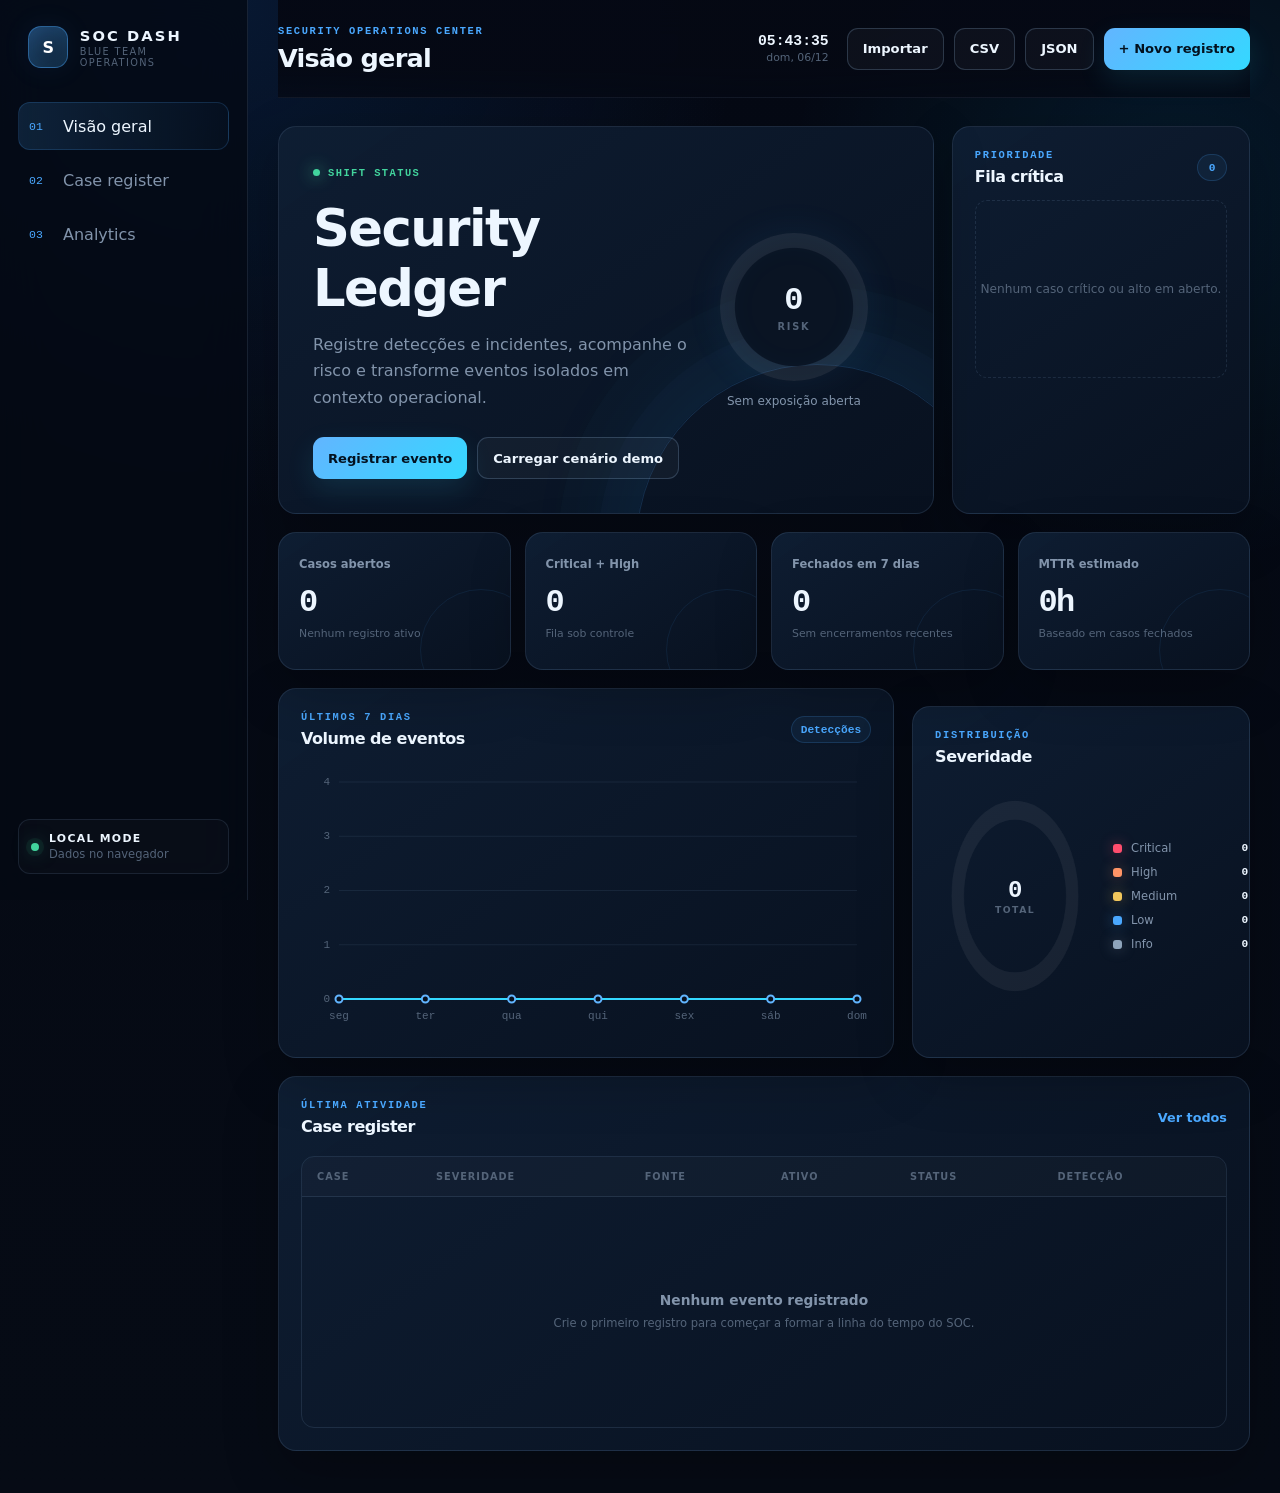
==== commit 55575ff4: "add backup and CSV controls" ====
--- a/index.html
+++ b/index.html
@@ -62,7 +62,9 @@
             <span id="liveClock">00:00:00</span>
             <small id="liveDate">00/00/0000</small>
           </div>
-          <button id="exportButton" class="secondary-button" type="button">Exportar</button>
+          <button id="importButton" class="secondary-button" type="button">Importar</button>
+          <button id="csvButton" class="secondary-button" type="button">CSV</button>
+          <button id="exportButton" class="secondary-button" type="button">JSON</button>
           <button id="openCaseButton" class="primary-button" type="button">+ Novo registro</button>
         </div>
       </header>
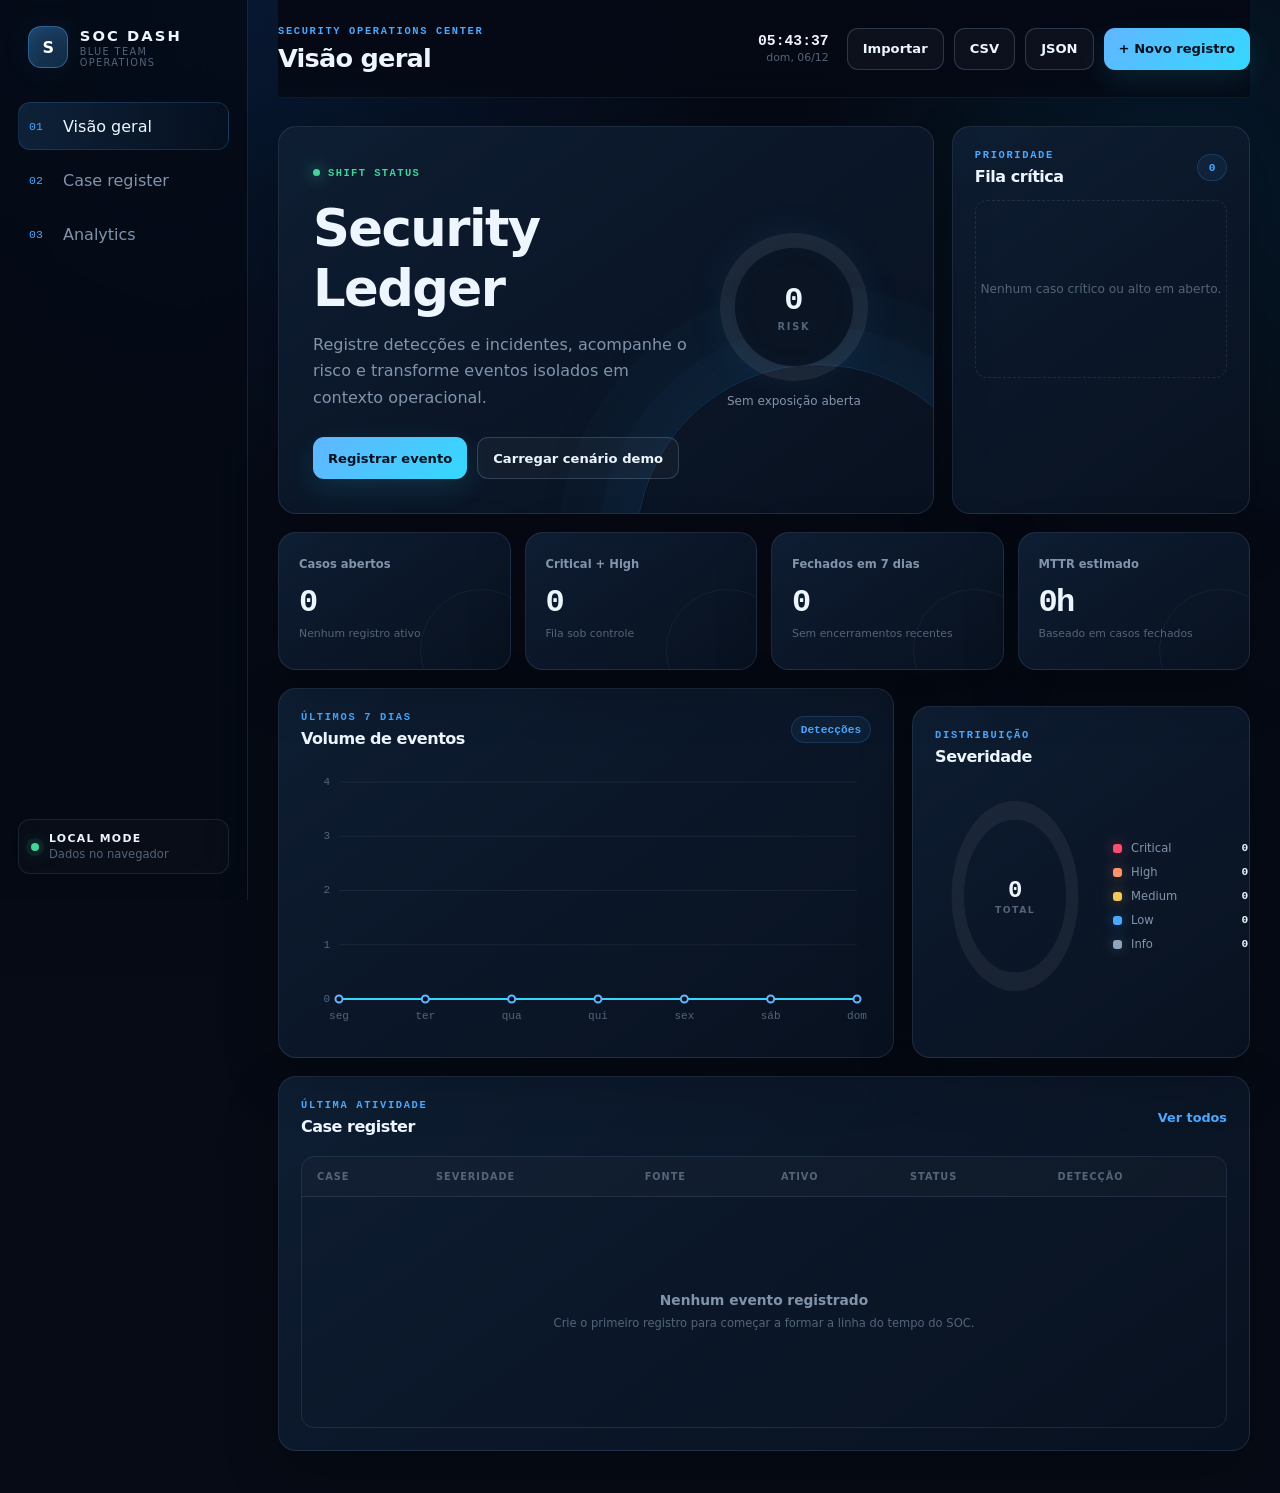
==== commit fd57a974: "enable keyboard navigation shortcuts" ====
--- a/index.html
+++ b/index.html
@@ -446,5 +446,6 @@
   <div id="toast" class="toast" role="status" aria-live="polite"></div>
 
   <script src="assets/app.js" defer></script>
+  <script src="assets/shortcuts.js" defer></script>
 </body>
 </html>
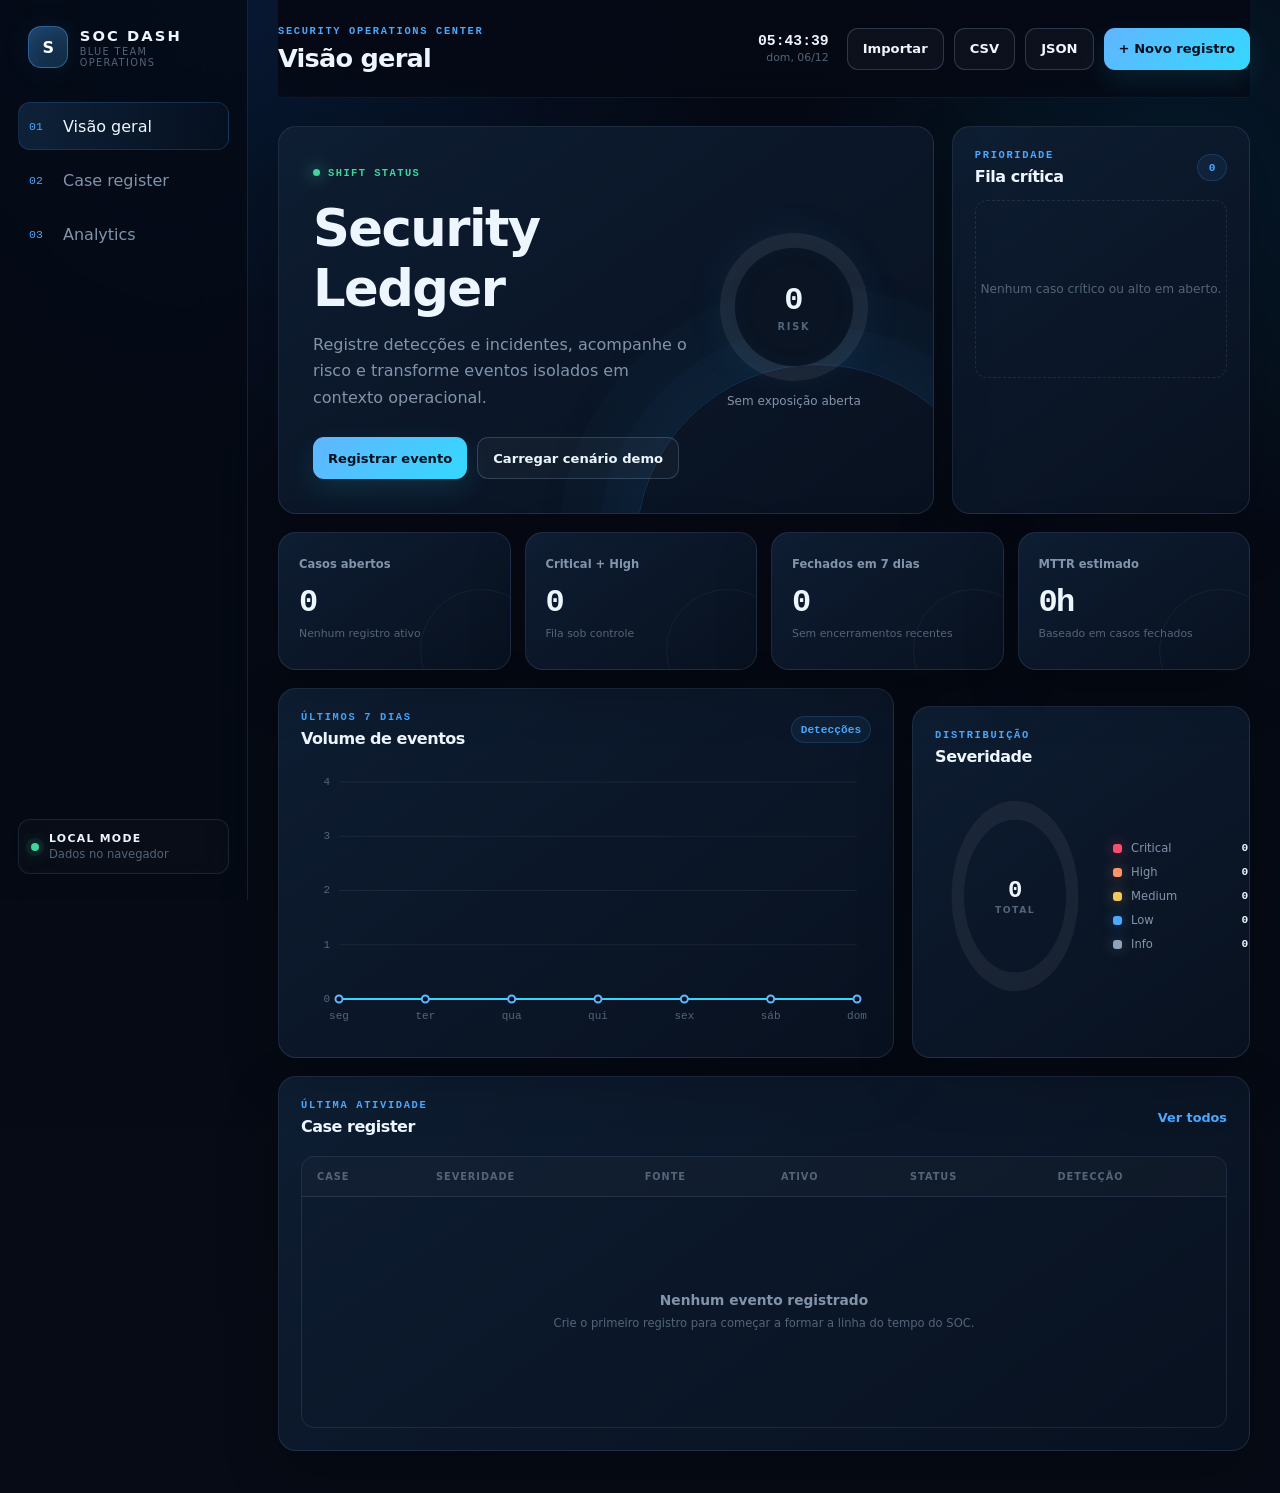
==== commit 73556c17: "seo: add professional social metadata" ====
--- a/index.html
+++ b/index.html
@@ -11,6 +11,12 @@
   <link rel="manifest" href="manifest.webmanifest">
   <link rel="stylesheet" href="assets/styles.css">
   <link rel="stylesheet" href="assets/print.css" media="print">
+  <meta property="og:type" content="website">
+  <meta property="og:title" content="SOC DASH | Blue Team Operations">
+  <meta property="og:description" content="Operational Blue Team dashboard for registering, triaging and tracking detections and incidents.">
+  <meta name="twitter:card" content="summary">
+  <meta name="twitter:title" content="SOC DASH | Blue Team Operations">
+  <meta name="twitter:description" content="Operational Blue Team dashboard for registering, triaging and tracking detections and incidents.">
 </head>
 <body>
   <div class="app-shell">
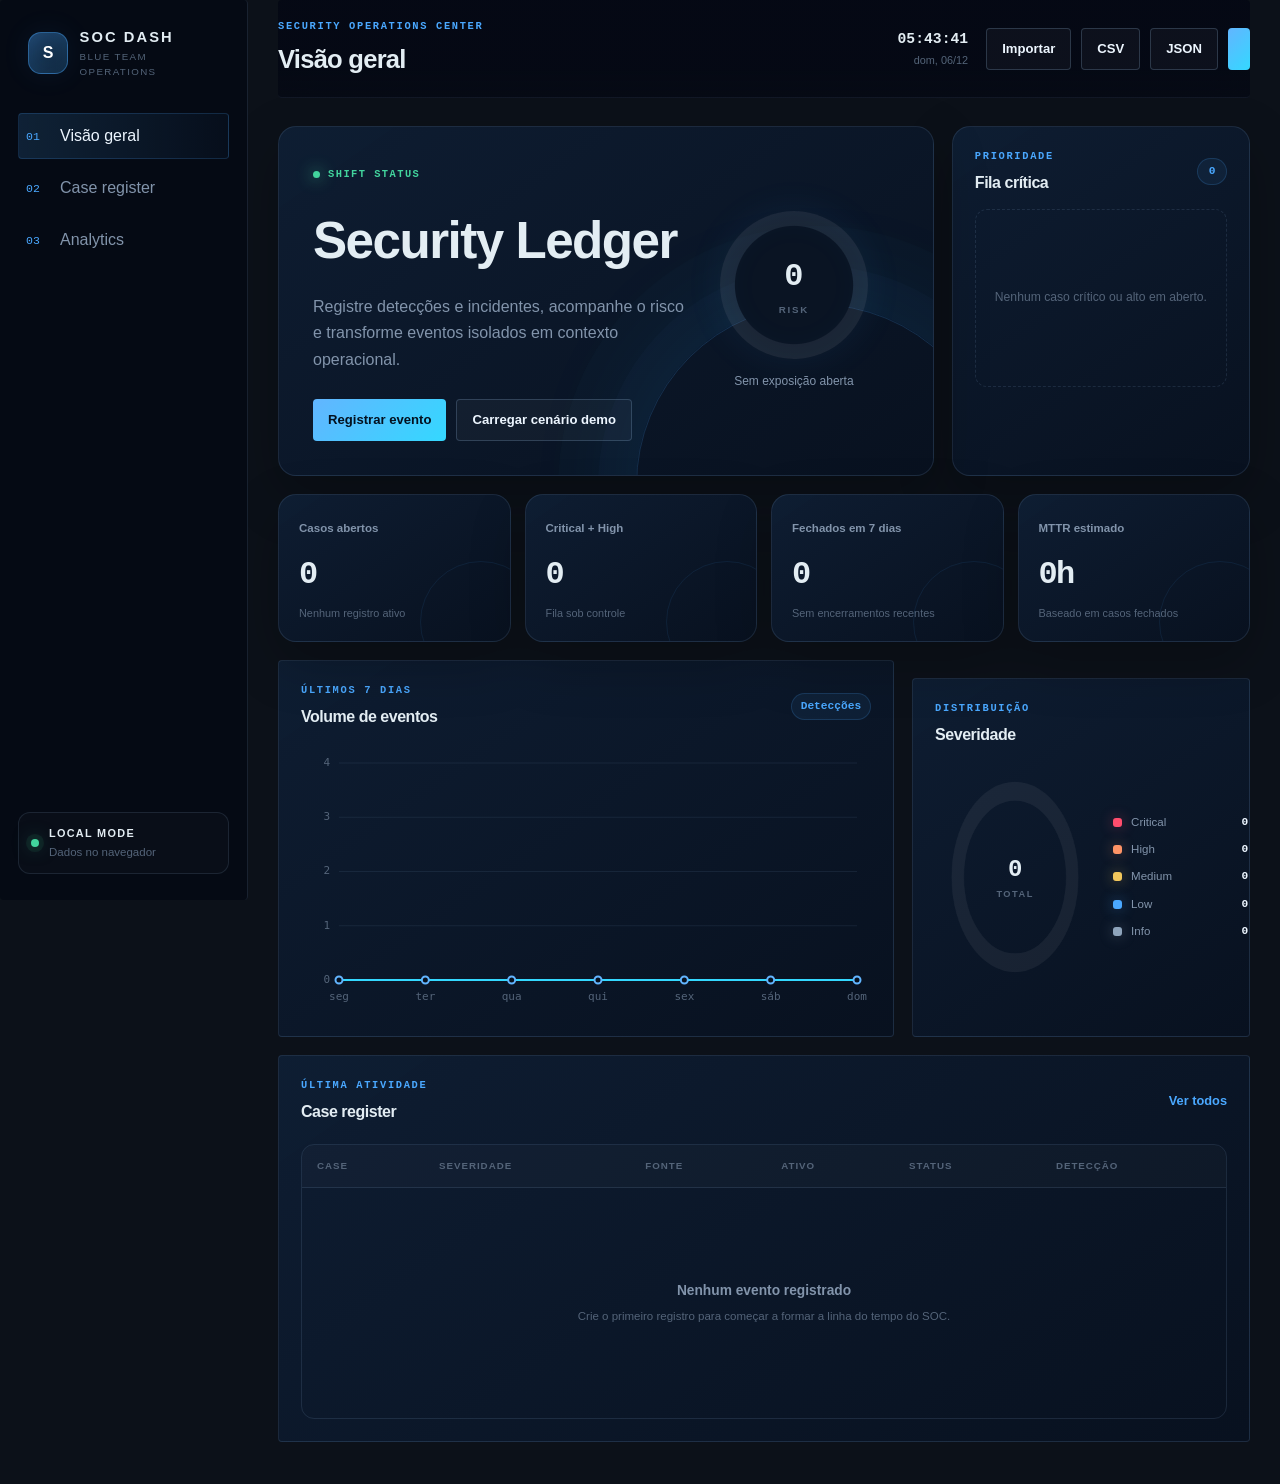
==== commit dc9cd581: "ui: apply restrained cyber theme and conservative referrer policy" ====
--- a/index.html
+++ b/index.html
@@ -17,6 +17,8 @@
   <meta name="twitter:card" content="summary">
   <meta name="twitter:title" content="SOC DASH | Blue Team Operations">
   <meta name="twitter:description" content="Operational Blue Team dashboard for registering, triaging and tracking detections and incidents.">
+  <link rel="stylesheet" href="security-shell.css">
+  <meta name="referrer" content="strict-origin-when-cross-origin">
 </head>
 <body>
   <div class="app-shell">
--- a/security-shell.css
+++ b/security-shell.css
@@ -0,0 +1,45 @@
+/* Security portfolio design system: restrained, readable, keyboard-first.
+   Styling alone is not a security boundary. Keep app behavior intact. */
+:root {
+  --portfolio-bg: #0c1119;
+  --portfolio-panel: #151e29;
+  --portfolio-border: #344454;
+  --portfolio-ink: #e3edf3;
+  --portfolio-muted: #a8bac8;
+  --portfolio-action: #67d4b2;
+  color-scheme: dark;
+}
+html {scroll-behavior: auto !important}
+body {
+  background: var(--portfolio-bg) !important;
+  color: var(--portfolio-ink);
+  font-family: ui-monospace, "Cascadia Code", "Consolas", "Segoe UI", sans-serif !important;
+  line-height: 1.5;
+}
+:where(.noise, .grid-noise, .scanline, .boot-orbit, .world-grid) {
+  opacity: 0 !important;
+  pointer-events: none !important;
+}
+:where(.panel, .card, .tile, .mini-card, .hero, .sidebar, .topbar, .button, button, input, select, textarea) {
+  border-radius: 4px !important;
+  box-shadow: none !important;
+  text-shadow: none !important;
+}
+:where(button, input, select, textarea) {font: inherit}
+:where(button, a, [role="button"], input, select, textarea):focus-visible {
+  outline: 3px solid var(--portfolio-action) !important;
+  outline-offset: 3px;
+}
+:where(a) {text-underline-offset: .18em}
+:where(p, small, .muted, .subtitle, .hint) {overflow-wrap: anywhere}
+:where(.glass, .glassmorphism, .hologram) {
+  backdrop-filter: none !important;
+  -webkit-backdrop-filter: none !important;
+}
+@media (prefers-reduced-motion: reduce) {
+  *, *::before, *::after {
+    animation-duration: .01ms !important;
+    transition-duration: .01ms !important;
+    scroll-behavior: auto !important;
+  }
+}
